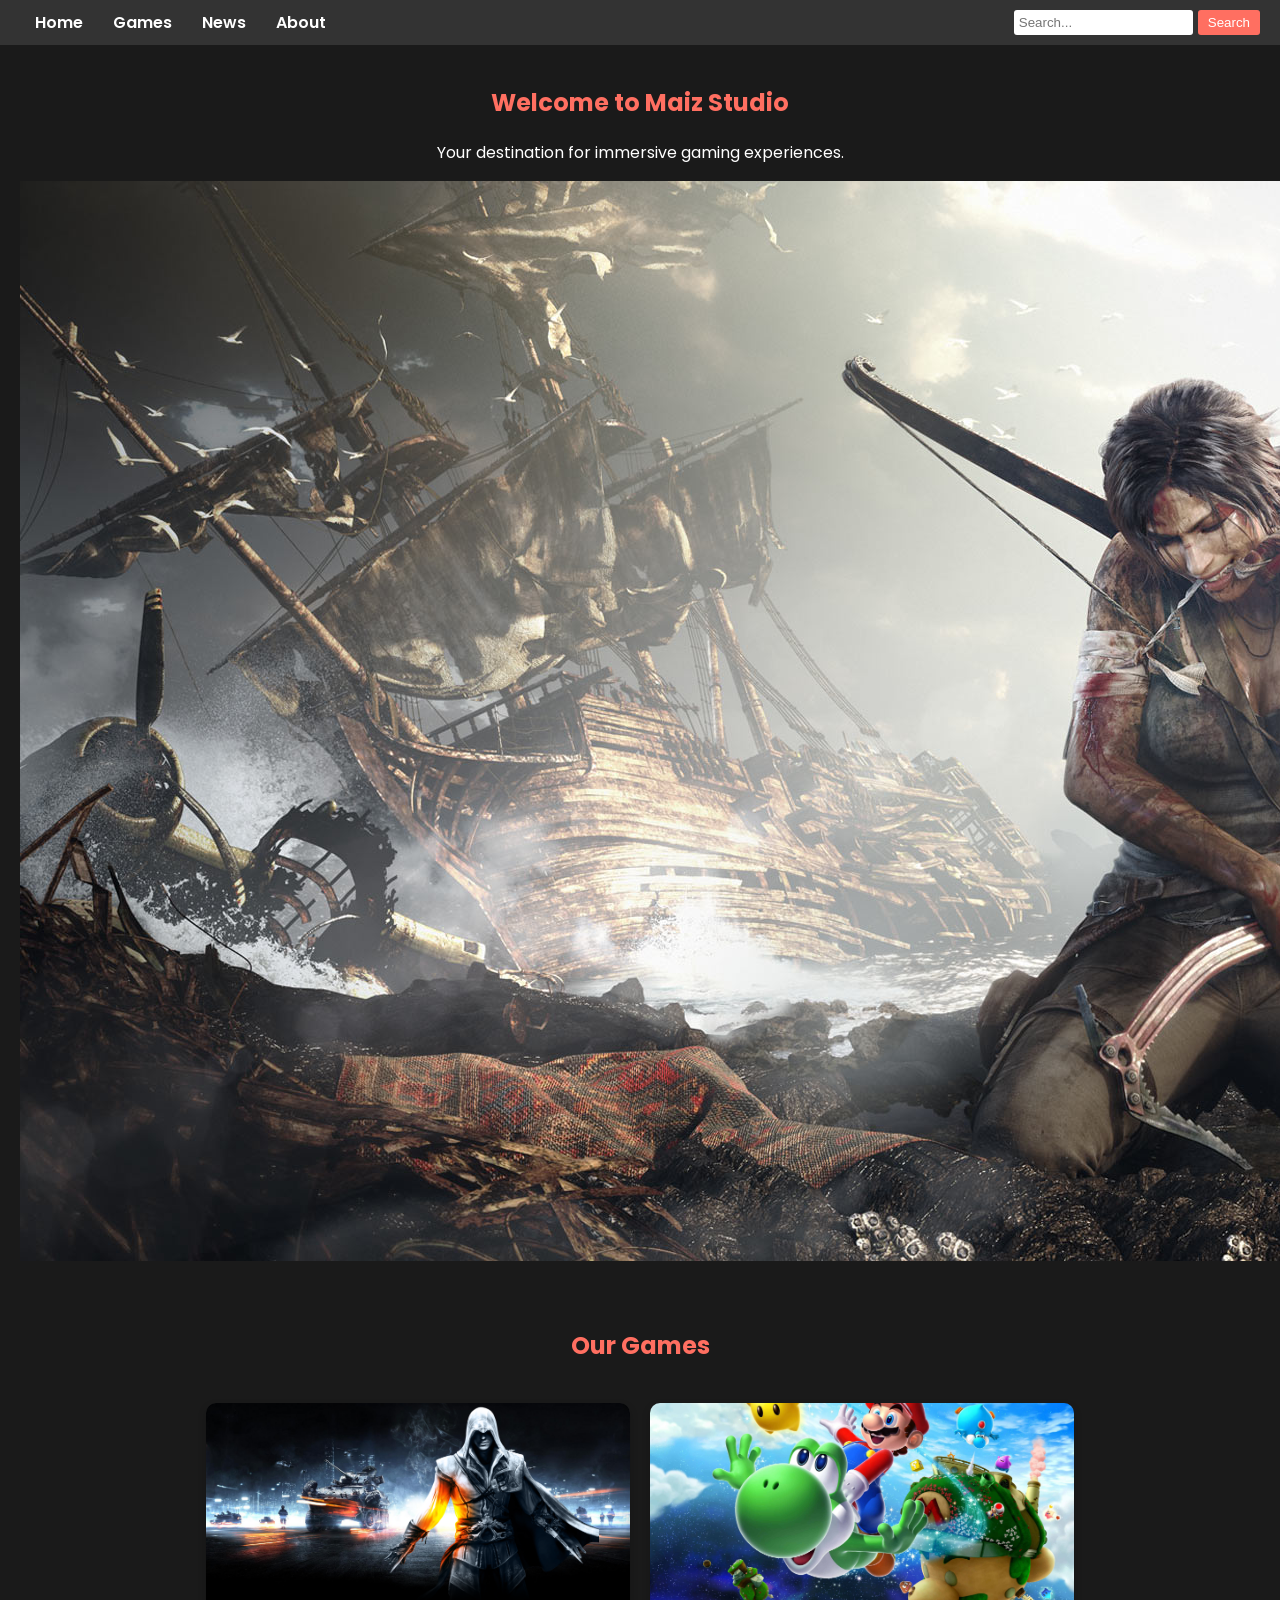
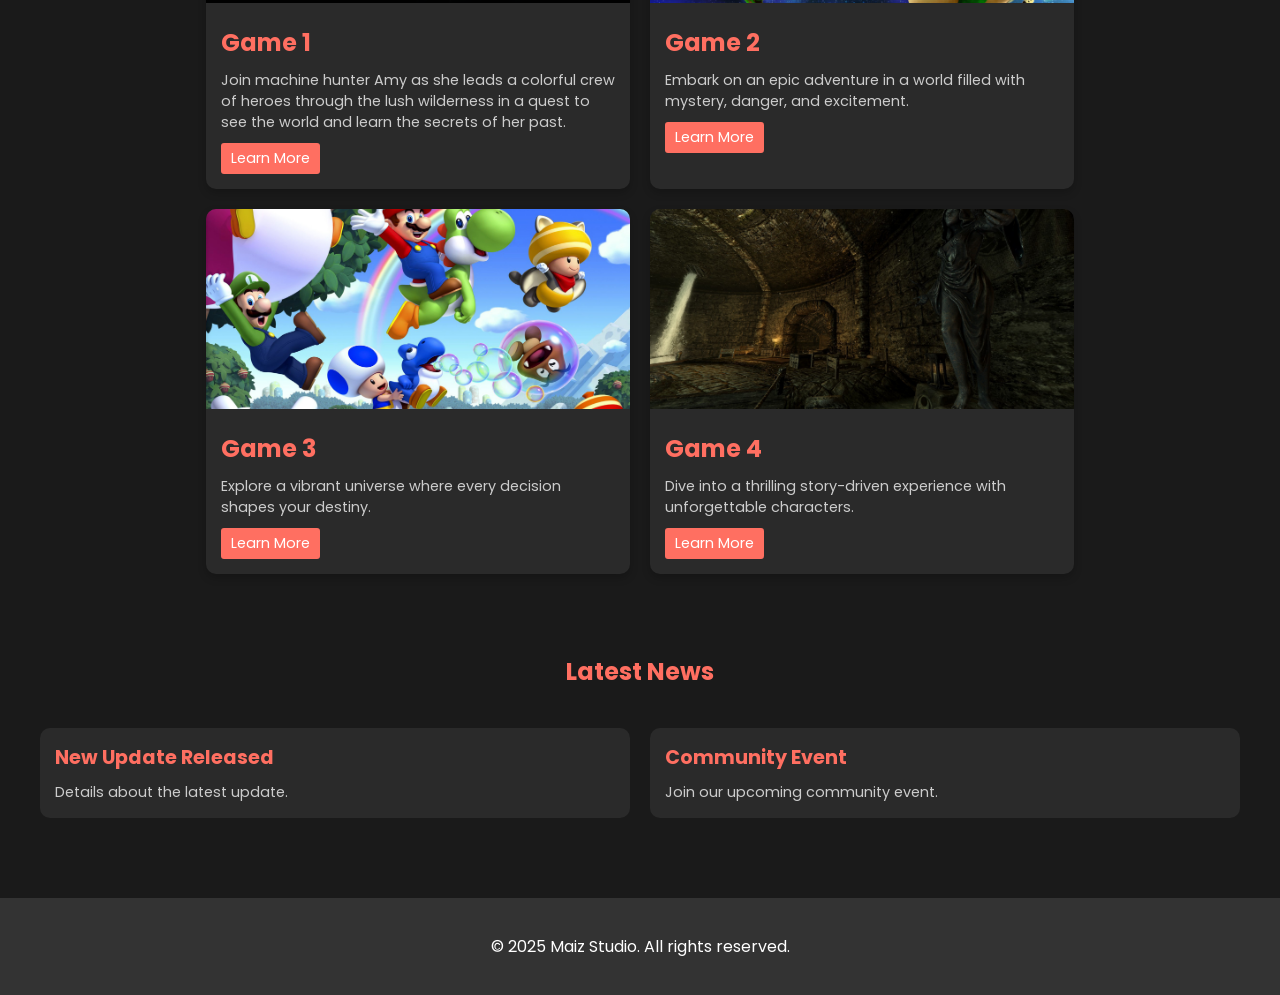
==== index.html @ f1112864 "Basic cp setup" ====
<!DOCTYPE html>
<html lang="en">
<head>
    <meta charset="UTF-8">
    <meta name="viewport" content="width=device-width, initial-scale=1.0">
    <title>Maiz Studio</title>
    <link rel="stylesheet" href="https://fonts.googleapis.com/css2?family=Poppins:wght@400;600;700&display=swap">
    <link rel="stylesheet" href="index.css">
</head>
<body>
    <header>
        <nav>
            <ul>
                <li><a href="#home">Home</a></li>
                <li><a href="#games">Games</a></li>
                <li><a href="#news">News</a></li>
                <li><a href="#about">About</a></li>
            </ul>
        </nav>
        <div class="search-bar">
            <input type="text" placeholder="Search...">
            <button>Search</button>
        </div>
    </header>

    <section id="home">
        <h1>Welcome to Maiz Studio</h1>
        <p>Your destination for immersive gaming experiences.</p>
        <img src="/media/Gamepic.jpeg" alt="Maiz Studio Banner">
    </section>

    <section id="games">
        <h2>Our Games</h2>
        <div class="game-grid">
            <div class="game-tile">
                <img src="/media/Gamepic1.png" alt="Game 1">
                <div class="game-info">
                    <h3>Game 1</h3>
                    <p>Join machine hunter Amy as she leads a colorful crew of heroes through the lush wilderness in a quest to see the world and learn the secrets of her past.</p>
                    <a href="game1.html" class="btn">Learn More</a>
                </div>
            </div>
            <div class="game-tile">
                <img src="/media/Gamepic2.jpg" alt="Game 2">
                <div class="game-info">
                    <h3>Game 2</h3>
                    <p>Embark on an epic adventure in a world filled with mystery, danger, and excitement.</p>
                    <a href="game2.html" class="btn">Learn More</a>
                </div>
            </div>
            <div class="game-tile">
                <img src="/media/Gamepic3.jpg" alt="Game 3">
                <div class="game-info">
                    <h3>Game 3</h3>
                    <p>Explore a vibrant universe where every decision shapes your destiny.</p>
                    <a href="game3.html" class="btn">Learn More</a>
                </div>
            </div>
            <div class="game-tile">
                <img src="/media/Gamepic4.jpg" alt="Game 4">
                <div class="game-info">
                    <h3>Game 4</h3>
                    <p>Dive into a thrilling story-driven experience with unforgettable characters.</p>
                    <a href="game4.html" class="btn">Learn More</a>
                </div>
            </div>
        </div>
    </section>

    <section id="news">
        <h2>Latest News</h2>
        <div class="news-grid">
            <article>
                <h3>New Update Released</h3>
                <p>Details about the latest update.</p>
            </article>
            <article>
                <h3>Community Event</h3>
                <p>Join our upcoming community event.</p>
            </article>
        </div>
    </section>

    <footer>
        <p>&copy; 2025 Maiz Studio. All rights reserved.</p>
    </footer>

    <script src="scripts.js"></script>
</body>
</html>
---- index.css ----
/* General Styles */
body {
    font-family: 'Poppins', sans-serif;
    /* Modern font for everything */
    margin: 0;
    padding: 0;
    background-color: #1a1a1a;
    color: #ffffff;
}

header {
    background-color: #333;
    color: #fff;
    padding: 10px 20px;
    display: flex;
    justify-content: space-between;
    align-items: center;
}

nav ul {
    list-style: none;
    padding: 0;
    margin: 0;
    display: flex;
}

nav ul li {
    margin: 0 15px;
}

nav ul li a {
    color: #fff;
    text-decoration: none;
    font-weight: 600;
    /* Semi-bold for links */
}

.search-bar {
    display: flex;
}

.search-bar input {
    padding: 5px;
    border: none;
    border-radius: 3px;
}

.search-bar button {
    padding: 5px 10px;
    margin-left: 5px;
    background-color: #ff6f61;
    border: none;
    border-radius: 3px;
    color: #fff;
    cursor: pointer;
}

section {
    padding: 20px;
    text-align: center;
}

h1,
h2 {
    font-family: 'Poppins', sans-serif;
    /* Consistent modern font */
    color: #ff6f61;
    font-weight: 700;
    /* Bold for headings */
}

/* Games List Section */
.game-grid {
    max-width: 70%;
    margin: 0 auto;
    display: grid;
    grid-template-columns: repeat(auto-fit, minmax(300px, 1fr));
    gap: 20px;
    padding: 20px;
}

.game-tile {
    background-color: #2a2a2a;
    border-radius: 10px;
    overflow: hidden;
    box-shadow: 0 4px 8px rgba(0, 0, 0, 0.2);
    transition: transform 0.3s ease;
}

.game-tile:hover {
    transform: scale(1.05);
}

.game-tile img {
    width: 100%;
    height: 200px;
    /* Fixed height for uniformity */
    object-fit: cover;
}

.game-info {
    padding: 15px;
    color: #fff;
    text-align: left;
}

.game-info h3 {
    margin: 0 0 10px;
    font-size: 1.5em;
    color: #ff6f61;
}

.game-info p {
    margin: 0 0 10px;
    font-size: 0.9em;
    color: #ccc;
}

.game-info .btn {
    display: inline-block;
    padding: 5px 10px;
    background-color: #ff6f61;
    color: #fff;
    text-decoration: none;
    border-radius: 3px;
    font-size: 0.9em;
}

/* News Section */
.news-grid {
    display: grid;
    grid-template-columns: repeat(auto-fit, minmax(300px, 1fr));
    gap: 20px;
    padding: 20px;
}

.news-grid article {
    background-color: #2a2a2a;
    border-radius: 10px;
    padding: 15px;
    text-align: left;
}

.news-grid h3 {
    margin: 0 0 10px;
    font-size: 1.2em;
    color: #ff6f61;
}

.news-grid p {
    margin: 0;
    font-size: 0.9em;
    color: #ccc;
}

/* Footer */
footer {
    background-color: #333;
    color: #fff;
    text-align: center;
    padding: 20px 0;
    /* Increased padding for more space */
    position: relative;
    /* Changed from fixed to relative */
    width: 100%;
    margin-top: 40px;
    /* Added margin to prevent overlap */
}
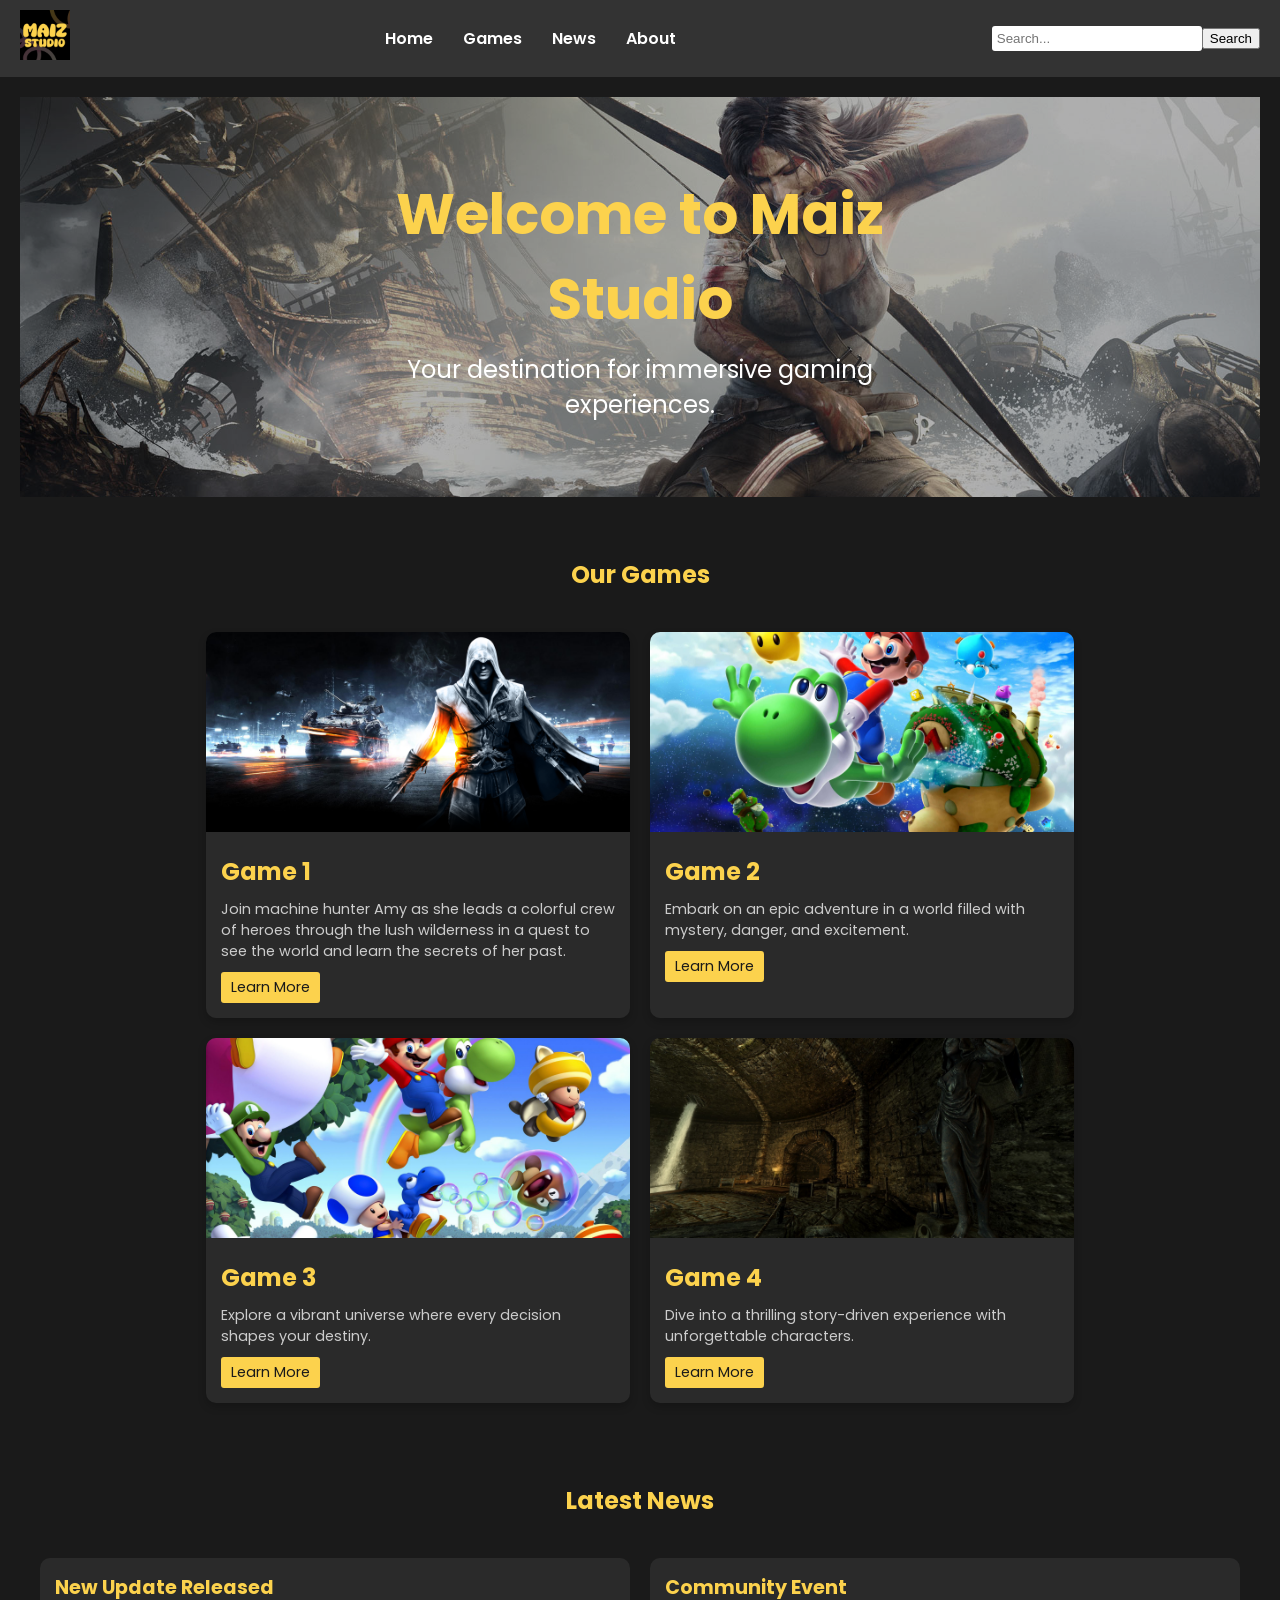
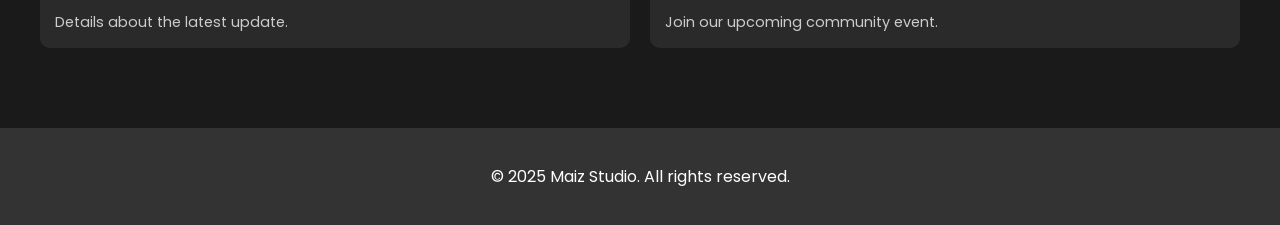
==== commit b8446d08: "1 hour of work" ====
--- a/index.html
+++ b/index.html
@@ -9,6 +9,9 @@
 </head>
 <body>
     <header>
+        <div class="logo">
+            <img src="/media/MaizLogo.png" alt="Maiz Studio Logo">
+        </div>
         <nav>
             <ul>
                 <li><a href="#home">Home</a></li>
@@ -18,52 +21,57 @@
             </ul>
         </nav>
         <div class="search-bar">
-            <input type="text" placeholder="Search...">
-            <button>Search</button>
+            <input type="text" id="searchInput" placeholder="Search...">
+            <button onclick="searchGames()">Search</button>
+            <div id="suggestions" class="suggestions"></div>
         </div>
     </header>
 
     <section id="home">
-        <h1>Welcome to Maiz Studio</h1>
-        <p>Your destination for immersive gaming experiences.</p>
-        <img src="/media/Gamepic.jpeg" alt="Maiz Studio Banner">
+        <div class="cover-image">
+            <img src="/media/Gamepic.jpeg" alt="Maiz Studio Banner">
+            <div class="cover-text">
+                <h1>Welcome to Maiz Studio</h1>
+                <p>Your destination for immersive gaming experiences.</p>
+            </div>
+        </div>
     </section>
 
     <section id="games">
         <h2>Our Games</h2>
         <div class="game-grid">
-            <div class="game-tile">
+            <a href="game1.html" class="game-tile">
                 <img src="/media/Gamepic1.png" alt="Game 1">
                 <div class="game-info">
                     <h3>Game 1</h3>
                     <p>Join machine hunter Amy as she leads a colorful crew of heroes through the lush wilderness in a quest to see the world and learn the secrets of her past.</p>
-                    <a href="game1.html" class="btn">Learn More</a>
+                    <span class="btn">Learn More</span>
                 </div>
-            </div>
-            <div class="game-tile">
+            </a>
+            <a href="game2.html" class="game-tile">
                 <img src="/media/Gamepic2.jpg" alt="Game 2">
                 <div class="game-info">
                     <h3>Game 2</h3>
                     <p>Embark on an epic adventure in a world filled with mystery, danger, and excitement.</p>
-                    <a href="game2.html" class="btn">Learn More</a>
+                    <span class="btn">Learn More</span>
                 </div>
-            </div>
-            <div class="game-tile">
+            </a>
+            <a href="game3.html" class="game-tile">
                 <img src="/media/Gamepic3.jpg" alt="Game 3">
                 <div class="game-info">
                     <h3>Game 3</h3>
                     <p>Explore a vibrant universe where every decision shapes your destiny.</p>
-                    <a href="game3.html" class="btn">Learn More</a>
+                    <span class="btn">Learn More</span>
                 </div>
-            </div>
-            <div class="game-tile">
+            </a>
+            <a href="game4.html" class="game-tile">
                 <img src="/media/Gamepic4.jpg" alt="Game 4">
                 <div class="game-info">
                     <h3>Game 4</h3>
                     <p>Dive into a thrilling story-driven experience with unforgettable characters.</p>
-                    <a href="game4.html" class="btn">Learn More</a>
+                    <span class="btn">Learn More</span>
                 </div>
-            </div>
+            </a>
         </div>
     </section>
 
--- a/index.css
+++ b/index.css
@@ -1,13 +1,24 @@
 /* General Styles */
 body {
     font-family: 'Poppins', sans-serif;
-    /* Modern font for everything */
     margin: 0;
     padding: 0;
     background-color: #1a1a1a;
     color: #ffffff;
 }
 
+a {
+    color: #fcd24d;
+    /* Yellow highlight color for links */
+    text-decoration: none;
+    /* Remove underline */
+}
+
+a:hover {
+    color: #ffb700;
+    /* Slightly darker yellow on hover */
+}
+
 header {
     background-color: #333;
     color: #fff;
@@ -15,6 +26,11 @@
     display: flex;
     justify-content: space-between;
     align-items: center;
+}
+
+header .logo img {
+    height: 50px;
+    /* Adjust logo height as needed */
 }
 
 nav ul {
@@ -32,27 +48,56 @@
     color: #fff;
     text-decoration: none;
     font-weight: 600;
-    /* Semi-bold for links */
-}
-
+}
+/* Search Bar and Suggestions */
 .search-bar {
-    display: flex;
-}
-
-.search-bar input {
+    position: relative;
+    display: flex;
+    align-items: center;
+}
+
+#searchInput {
     padding: 5px;
     border: none;
     border-radius: 3px;
-}
-
-.search-bar button {
-    padding: 5px 10px;
-    margin-left: 5px;
-    background-color: #ff6f61;
-    border: none;
+    width: 200px;
+}
+
+.suggestions {
+    position: absolute;
+    top: 100%;
+    left: 0;
+    right: 0;
+    background-color: #2a2a2a;
     border-radius: 3px;
+    box-shadow: 0 4px 8px rgba(0, 0, 0, 0.2);
+    z-index: 10;
+    display: none;
+    /* Hidden by default */
+}
+
+.suggestion-item {
+    display: flex;
+    align-items: center;
+    padding: 10px;
     color: #fff;
     cursor: pointer;
+}
+
+.suggestion-item:hover {
+    background-color: #444;
+}
+
+.suggestion-icon {
+    width: 30px;
+    /* Small size for the icon */
+    height: 30px;
+    border-radius: 5px;
+    /* Rounded corners */
+    margin-right: 10px;
+    /* Space between icon and text */
+    object-fit: cover;
+    /* Ensure the image fits nicely */
 }
 
 section {
@@ -63,10 +108,45 @@
 h1,
 h2 {
     font-family: 'Poppins', sans-serif;
-    /* Consistent modern font */
-    color: #ff6f61;
+    color: #fcd24d;
+    /* Yellow highlight color */
     font-weight: 700;
-    /* Bold for headings */
+}
+
+/* Cover Image Section */
+.cover-image {
+    position: relative;
+    height: 400px;
+    /* Reduced height */
+    overflow: hidden;
+}
+
+.cover-image img {
+    width: 100%;
+    height: 100%;
+    object-fit: cover;
+    filter: brightness(0.7);
+    /* Fade effect */
+}
+
+.cover-text {
+    position: absolute;
+    top: 50%;
+    left: 50%;
+    transform: translate(-50%, -50%);
+    text-align: center;
+}
+
+.cover-text h1 {
+    font-size: 3.5em;
+    /* Larger welcome text */
+    margin: 0;
+}
+
+.cover-text p {
+    font-size: 1.5em;
+    /* Larger subtitle text */
+    margin: 10px 0 0;
 }
 
 /* Games List Section */
@@ -85,6 +165,9 @@
     overflow: hidden;
     box-shadow: 0 4px 8px rgba(0, 0, 0, 0.2);
     transition: transform 0.3s ease;
+    text-decoration: none;
+    display: block;
+    color: inherit;
 }
 
 .game-tile:hover {
@@ -94,7 +177,6 @@
 .game-tile img {
     width: 100%;
     height: 200px;
-    /* Fixed height for uniformity */
     object-fit: cover;
 }
 
@@ -107,7 +189,8 @@
 .game-info h3 {
     margin: 0 0 10px;
     font-size: 1.5em;
-    color: #ff6f61;
+    color: #fcd24d;
+    /* Yellow highlight color */
 }
 
 .game-info p {
@@ -119,8 +202,10 @@
 .game-info .btn {
     display: inline-block;
     padding: 5px 10px;
-    background-color: #ff6f61;
-    color: #fff;
+    background-color: #fcd24d;
+    /* Yellow highlight color */
+    color: #1a1a1a;
+    /* Dark text for contrast */
     text-decoration: none;
     border-radius: 3px;
     font-size: 0.9em;
@@ -144,7 +229,8 @@
 .news-grid h3 {
     margin: 0 0 10px;
     font-size: 1.2em;
-    color: #ff6f61;
+    color: #fcd24d;
+    /* Yellow highlight color */
 }
 
 .news-grid p {
@@ -159,10 +245,7 @@
     color: #fff;
     text-align: center;
     padding: 20px 0;
-    /* Increased padding for more space */
     position: relative;
-    /* Changed from fixed to relative */
     width: 100%;
     margin-top: 40px;
-    /* Added margin to prevent overlap */
 }
